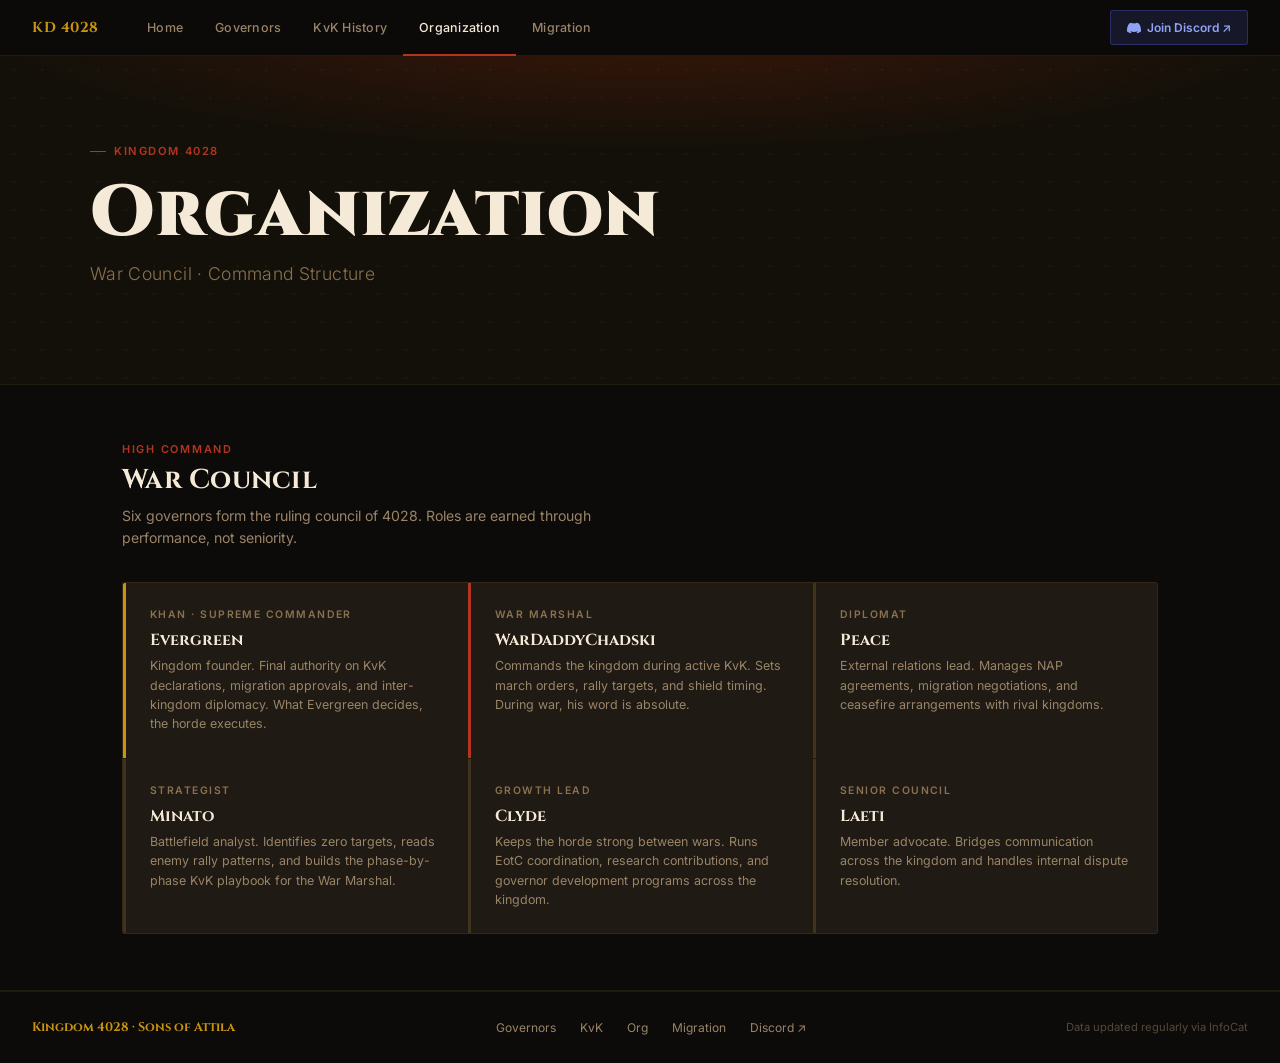
==== org.html @ 5486a618 "Add files via upload" ====
<!DOCTYPE html>
<html lang="en">
<head>
<meta charset="UTF-8">
<meta name="viewport" content="width=device-width, initial-scale=1.0">
<title>Organization — KD 4028</title>
<link rel="stylesheet" href="style.css">
</head>
<body>

<nav class="nav">
  <a href="index.html" class="nav-brand">KD 4028</a>
  <ul class="nav-links" id="navLinks">
    <li><a href="index.html">Home</a></li>
    <li><a href="governors.html">Governors</a></li>
    <li><a href="kvk.html">KvK History</a></li>
    <li><a href="org.html" class="active">Organization</a></li>
    <li><a href="migration.html">Migration</a></li>
  </ul>
  <a href="https://discord.gg/Ym87J2mW3" target="_blank" class="nav-discord">
    <svg width="14" height="14" viewBox="0 0 24 24" fill="currentColor"><path d="M20.317 4.37a19.791 19.791 0 0 0-4.885-1.515.074.074 0 0 0-.079.037c-.21.375-.444.864-.608 1.25a18.27 18.27 0 0 0-5.487 0 12.64 12.64 0 0 0-.617-1.25.077.077 0 0 0-.079-.037A19.736 19.736 0 0 0 3.677 4.37a.07.07 0 0 0-.032.027C.533 9.046-.32 13.58.099 18.057.102 18.078.114 18.1.131 18.11a19.9 19.9 0 0 0 5.993 3.03.078.078 0 0 0 .084-.028 13.99 13.99 0 0 0 1.226-1.994.076.076 0 0 0-.041-.106 13.107 13.107 0 0 1-1.872-.892.077.077 0 0 1-.008-.128 10.2 10.2 0 0 0 .372-.292.074.074 0 0 1 .077-.01c3.928 1.793 8.18 1.793 12.062 0a.074.074 0 0 1 .078.01c.12.098.246.198.373.292a.077.077 0 0 1-.006.127 12.299 12.299 0 0 1-1.873.892.077.077 0 0 0-.041.107c.36.698.772 1.362 1.225 1.993a.076.076 0 0 0 .084.028 19.839 19.839 0 0 0 6.002-3.03.077.077 0 0 0 .032-.054c.5-5.177-.838-9.674-3.549-13.66a.061.061 0 0 0-.031-.03z"/></svg>
    Join Discord ↗
  </a>
  <div class="nav-toggle" id="navToggle"><span></span><span></span><span></span></div>
</nav>

<div class="page">
  <section class="hero">
    <div class="hero-bg"></div>
    <div class="hero-inner">
      <div class="hero-eyebrow">Kingdom 4028</div>
      <h1 class="hero-h1">Organization</h1>
      <p class="hero-sub">War Council · Command Structure</p>
    </div>
  </section>

  <!-- WAR COUNCIL -->
  <section class="section">
    <div class="wrap">
      <div class="section-header">
        <div class="section-label">High Command</div>
        <h2 class="section-title">War Council</h2>
        <p class="section-desc">Six governors form the ruling council of 4028. Roles are earned through performance, not seniority.</p>
      </div>
      <div class="person-grid reveal">

        <div class="person-card" style="border-left-color:var(--gold)">
          <div class="person-role">Khan · Supreme Commander</div>
          <div class="person-name">Evergreen</div>
          <div class="person-bio">Kingdom founder. Final authority on KvK declarations, migration approvals, and inter-kingdom diplomacy. What Evergreen decides, the horde executes.</div>
        </div>

        <div class="person-card" style="border-left-color:var(--ember)">
          <div class="person-role">War Marshal</div>
          <div class="person-name">WarDaddyChadski</div>
          <div class="person-bio">Commands the kingdom during active KvK. Sets march orders, rally targets, and shield timing. During war, his word is absolute.</div>
        </div>

        <div class="person-card">
          <div class="person-role">Diplomat</div>
          <div class="person-name">Peace</div>
          <div class="person-bio">External relations lead. Manages NAP agreements, migration negotiations, and ceasefire arrangements with rival kingdoms.</div>
        </div>

        <div class="person-card">
          <div class="person-role">Strategist</div>
          <div class="person-name">Minato</div>
          <div class="person-bio">Battlefield analyst. Identifies zero targets, reads enemy rally patterns, and builds the phase-by-phase KvK playbook for the War Marshal.</div>
        </div>

        <div class="person-card">
          <div class="person-role">Growth Lead</div>
          <div class="person-name">Clyde</div>
          <div class="person-bio">Keeps the horde strong between wars. Runs EotC coordination, research contributions, and governor development programs across the kingdom.</div>
        </div>

        <div class="person-card">
          <div class="person-role">Senior Council</div>
          <div class="person-name">Laeti</div>
          <div class="person-bio">Member advocate. Bridges communication across the kingdom and handles internal dispute resolution.</div>
        </div>

      </div>
    </div>
  </section>

  <footer>
    <div class="footer-brand">Kingdom 4028 · Sons of Attila</div>
    <ul class="footer-links">
      <li><a href="governors.html">Governors</a></li>
      <li><a href="kvk.html">KvK</a></li>
      <li><a href="org.html">Org</a></li>
      <li><a href="migration.html">Migration</a></li>
      <li><a href="https://discord.gg/Ym87J2mW3" target="_blank">Discord ↗</a></li>
    </ul>
    <div class="footer-note">Data updated regularly via InfoCat</div>
  </footer>
</div>

<script src="main.js"></script>
</body>
</html>
---- style.css ----
/* ═══════════════════════════════════════════════════
   KD 4028 — SONS OF ATTILA
   Shared stylesheet
═══════════════════════════════════════════════════ */

@import url('https://fonts.googleapis.com/css2?family=Inter:wght@300;400;500;600;700&family=Cinzel:wght@600;700;900&display=swap');

/* ── TOKENS ───────────────────────────────────────── */
:root {
  --bg:        #0d0b09;
  --bg2:       #131009;
  --bg3:       #1a1510;
  --surface:   #1f1a13;
  --surface2:  #262017;
  --border:    rgba(180,140,70,0.12);
  --border2:   rgba(180,140,70,0.22);

  --gold:      #c9940f;
  --gold-lt:   #e3ae2e;
  --ember:     #b33520;
  --ember-lt:  #d44228;
  --bone:      #c4a46a;
  --bone-dim:  #8a7250;
  --text:      #e2d0b0;
  --text-dim:  #9a8468;
  --white:     #f5ead8;

  --nav-h:     56px;
  --max-w:     1100px;
  --radius:    3px;

  --ff-ui:     'Inter', system-ui, sans-serif;
  --ff-title:  'Cinzel', serif;
}

/* ── RESET ────────────────────────────────────────── */
*, *::before, *::after { box-sizing: border-box; margin: 0; padding: 0; }
html { scroll-behavior: smooth; -webkit-font-smoothing: antialiased; }
body {
  background: var(--bg);
  color: var(--text);
  font-family: var(--ff-ui);
  font-size: 14px;
  line-height: 1.6;
  min-height: 100vh;
}
a { color: inherit; text-decoration: none; }
img { display: block; max-width: 100%; }

/* ── NAV ──────────────────────────────────────────── */
.nav {
  position: fixed;
  top: 0; left: 0; right: 0;
  height: var(--nav-h);
  z-index: 200;
  background: rgba(13,11,9,0.96);
  backdrop-filter: blur(12px);
  border-bottom: 1px solid var(--border);
  display: flex;
  align-items: center;
  padding: 0 2rem;
  gap: 2rem;
}
.nav-brand {
  font-family: var(--ff-title);
  font-size: 0.9rem;
  font-weight: 700;
  color: var(--gold);
  letter-spacing: 0.04em;
  white-space: nowrap;
  flex-shrink: 0;
}
.nav-links {
  display: flex;
  align-items: center;
  gap: 0;
  list-style: none;
  flex: 1;
}
.nav-links a {
  display: block;
  padding: 0 1rem;
  height: var(--nav-h);
  line-height: var(--nav-h);
  font-size: 0.78rem;
  font-weight: 500;
  color: var(--text-dim);
  letter-spacing: 0.02em;
  transition: color 0.15s;
  border-bottom: 2px solid transparent;
  white-space: nowrap;
}
.nav-links a:hover { color: var(--text); }
.nav-links a.active {
  color: var(--white);
  border-bottom-color: var(--ember);
}
.nav-discord {
  margin-left: auto;
  display: flex;
  align-items: center;
  gap: 0.4rem;
  padding: 0.45rem 1rem;
  background: rgba(88,101,242,0.15);
  border: 1px solid rgba(88,101,242,0.3);
  border-radius: var(--radius);
  font-size: 0.75rem;
  font-weight: 600;
  color: #8fa3f5;
  transition: background 0.15s, border-color 0.15s;
  white-space: nowrap;
  flex-shrink: 0;
}
.nav-discord:hover {
  background: rgba(88,101,242,0.25);
  border-color: rgba(88,101,242,0.5);
  color: #aab8ff;
}
.nav-discord svg { flex-shrink: 0; }

/* Mobile hamburger */
.nav-toggle {
  display: none;
  flex-direction: column;
  gap: 4px;
  padding: 6px;
  cursor: pointer;
  margin-left: auto;
  flex-shrink: 0;
}
.nav-toggle span {
  display: block;
  width: 20px;
  height: 1.5px;
  background: var(--bone-dim);
  transition: background 0.15s;
}
.nav-toggle:hover span { background: var(--bone); }

/* ── PAGE SHELL ───────────────────────────────────── */
.page { padding-top: var(--nav-h); }
.wrap {
  max-width: var(--max-w);
  margin: 0 auto;
  padding: 0 2rem;
}

/* ── HERO ─────────────────────────────────────────── */
.hero {
  position: relative;
  padding: 5rem 2rem 4rem;
  border-bottom: 1px solid var(--border);
  overflow: hidden;
}
.hero-bg {
  position: absolute;
  inset: 0;
  background:
    radial-gradient(ellipse 80% 60% at 50% -10%, rgba(160,40,10,0.28) 0%, transparent 65%),
    var(--bg2);
  z-index: 0;
}
/* Subtle dot grid */
.hero-bg::after {
  content: '';
  position: absolute;
  inset: 0;
  background-image: radial-gradient(circle, rgba(180,140,70,0.07) 1px, transparent 1px);
  background-size: 28px 28px;
}
.hero-inner {
  position: relative;
  z-index: 1;
  max-width: var(--max-w);
  margin: 0 auto;
}
.hero-eyebrow {
  display: inline-flex;
  align-items: center;
  gap: 0.5rem;
  font-size: 0.7rem;
  font-weight: 600;
  letter-spacing: 0.14em;
  text-transform: uppercase;
  color: var(--ember);
  margin-bottom: 1rem;
}
.hero-eyebrow::before {
  content: '';
  display: block;
  width: 16px;
  height: 1px;
  background: var(--ember);
}
.hero-h1 {
  font-family: var(--ff-title);
  font-size: clamp(2.4rem, 6vw, 4.5rem);
  font-weight: 900;
  color: var(--white);
  line-height: 1.05;
  letter-spacing: 0.01em;
  margin-bottom: 0.5rem;
}
.hero-sub {
  font-size: clamp(0.9rem, 2vw, 1.1rem);
  font-weight: 300;
  color: var(--bone-dim);
  margin-bottom: 2rem;
  letter-spacing: 0.02em;
}
.hero-btns {
  display: flex;
  gap: 0.75rem;
  flex-wrap: wrap;
}

/* ── BUTTONS ──────────────────────────────────────── */
.btn {
  display: inline-flex;
  align-items: center;
  gap: 0.4rem;
  padding: 0.6rem 1.25rem;
  font-size: 0.78rem;
  font-weight: 600;
  border-radius: var(--radius);
  transition: all 0.15s;
  cursor: pointer;
  border: none;
  letter-spacing: 0.02em;
}
.btn-gold {
  background: var(--gold);
  color: #0d0b09;
}
.btn-gold:hover { background: var(--gold-lt); }
.btn-ghost {
  background: transparent;
  color: var(--bone);
  border: 1px solid var(--border2);
}
.btn-ghost:hover {
  background: var(--surface);
  color: var(--text);
  border-color: rgba(180,140,70,0.35);
}
.btn-ember {
  background: var(--ember);
  color: #fff;
}
.btn-ember:hover { background: var(--ember-lt); }

/* ── SECTION ──────────────────────────────────────── */
.section {
  padding: 3.5rem 0;
  border-bottom: 1px solid var(--border);
}
.section:last-child { border-bottom: none; }
.section-header { margin-bottom: 2rem; }
.section-label {
  font-size: 0.68rem;
  font-weight: 600;
  letter-spacing: 0.16em;
  text-transform: uppercase;
  color: var(--ember);
  margin-bottom: 0.35rem;
}
.section-title {
  font-family: var(--ff-title);
  font-size: clamp(1.2rem, 2.5vw, 1.7rem);
  font-weight: 700;
  color: var(--white);
  letter-spacing: 0.01em;
  line-height: 1.2;
}
.section-desc {
  margin-top: 0.5rem;
  font-size: 0.88rem;
  color: var(--text-dim);
  max-width: 560px;
}

/* ── STAT CARDS ───────────────────────────────────── */
.stat-grid {
  display: grid;
  grid-template-columns: repeat(auto-fit, minmax(170px, 1fr));
  gap: 1px;
  background: var(--border);
  border: 1px solid var(--border);
  border-radius: var(--radius);
  overflow: hidden;
}
.stat-card {
  background: var(--surface);
  padding: 1.5rem;
}
.stat-card-label {
  font-size: 0.68rem;
  font-weight: 600;
  letter-spacing: 0.12em;
  text-transform: uppercase;
  color: var(--text-dim);
  margin-bottom: 0.4rem;
}
.stat-card-value {
  font-family: var(--ff-title);
  font-size: clamp(1.5rem, 3vw, 2.2rem);
  font-weight: 700;
  color: var(--white);
  line-height: 1;
}
.stat-card-sub {
  font-size: 0.72rem;
  color: var(--text-dim);
  margin-top: 0.3rem;
}

/* ── TABLES ───────────────────────────────────────── */
.table-wrap {
  overflow-x: auto;
  border: 1px solid var(--border);
  border-radius: var(--radius);
}
table {
  width: 100%;
  border-collapse: collapse;
  font-size: 0.82rem;
}
thead th {
  background: var(--surface);
  padding: 0.7rem 1rem;
  text-align: left;
  font-size: 0.65rem;
  font-weight: 600;
  letter-spacing: 0.12em;
  text-transform: uppercase;
  color: var(--text-dim);
  border-bottom: 1px solid var(--border2);
  white-space: nowrap;
  cursor: default;
  user-select: none;
}
thead th.sortable { cursor: pointer; }
thead th.sortable:hover { color: var(--bone); }
thead th .sort-icon { opacity: 0.35; margin-left: 0.3rem; }
thead th.sorted .sort-icon { opacity: 1; color: var(--gold); }
tbody tr {
  border-bottom: 1px solid var(--border);
  transition: background 0.1s;
}
tbody tr:last-child { border-bottom: none; }
tbody tr:hover { background: var(--surface); }
tbody td {
  padding: 0.65rem 1rem;
  vertical-align: middle;
}
.td-rank {
  font-size: 0.7rem;
  color: var(--text-dim);
  font-weight: 600;
  width: 40px;
}
.td-name { font-weight: 600; color: var(--white); }
.td-alliance {
  display: inline-block;
  padding: 0.15em 0.5em;
  font-size: 0.65rem;
  font-weight: 700;
  letter-spacing: 0.06em;
  border-radius: 2px;
  background: rgba(180,140,70,0.1);
  border: 1px solid rgba(180,140,70,0.2);
  color: var(--bone);
}
.td-num { font-variant-numeric: tabular-nums; color: var(--text); }
.td-num.highlight { color: var(--gold-lt); font-weight: 600; }
.td-badge {
  display: inline-flex;
  align-items: center;
  gap: 0.3rem;
  padding: 0.2em 0.6em;
  border-radius: 2px;
  font-size: 0.68rem;
  font-weight: 600;
  letter-spacing: 0.04em;
}
.badge-victory { background: rgba(120,190,80,0.12); color: #7dc86a; border: 1px solid rgba(120,190,80,0.2); }
.badge-defeat  { background: rgba(179,53,32,0.12);  color: #d46050; border: 1px solid rgba(179,53,32,0.2); }
.badge-pending { background: rgba(180,140,70,0.08); color: var(--bone-dim); border: 1px solid var(--border); }

/* ── KVK TABLE ────────────────────────────────────── */
.kvk-table td:first-child { font-weight: 700; color: var(--white); font-family: var(--ff-title); font-size: 0.9rem; }

/* ── INFO CARDS (org / migration) ─────────────────── */
.card-grid {
  display: grid;
  gap: 1px;
  background: var(--border);
  border: 1px solid var(--border);
  border-radius: var(--radius);
  overflow: hidden;
}
.card-grid-2 { grid-template-columns: repeat(2, 1fr); }
.card-grid-3 { grid-template-columns: repeat(3, 1fr); }
.card-grid-4 { grid-template-columns: repeat(4, 1fr); }
.info-card {
  background: var(--surface);
  padding: 1.5rem;
  transition: background 0.15s;
}
.info-card:hover { background: var(--surface2); }
.info-card-label {
  font-size: 0.65rem;
  font-weight: 600;
  letter-spacing: 0.14em;
  text-transform: uppercase;
  color: var(--ember);
  margin-bottom: 0.4rem;
}
.info-card-title {
  font-size: 0.95rem;
  font-weight: 700;
  color: var(--white);
  margin-bottom: 0.4rem;
}
.info-card-body {
  font-size: 0.8rem;
  color: var(--text-dim);
  line-height: 1.55;
}

/* ── PERSON CARD (leadership) ─────────────────────── */
.person-grid {
  display: grid;
  grid-template-columns: repeat(auto-fill, minmax(260px, 1fr));
  gap: 1px;
  background: var(--border);
  border: 1px solid var(--border);
  border-radius: var(--radius);
  overflow: hidden;
}
.person-card {
  background: var(--surface);
  padding: 1.5rem;
  position: relative;
  border-left: 3px solid var(--border2);
  transition: border-color 0.2s, background 0.15s;
}
.person-card:hover { background: var(--surface2); border-left-color: var(--ember); }
.person-role {
  font-size: 0.65rem;
  font-weight: 600;
  letter-spacing: 0.14em;
  text-transform: uppercase;
  color: var(--bone-dim);
  margin-bottom: 0.3rem;
}
.person-name {
  font-family: var(--ff-title);
  font-size: 1rem;
  font-weight: 700;
  color: var(--white);
  margin-bottom: 0.15rem;
}
.person-alliance {
  display: inline-block;
  margin-bottom: 0.75rem;
}
.person-bio {
  font-size: 0.78rem;
  color: var(--text-dim);
  line-height: 1.55;
}

/* ── ALLIANCE CARD (alliances page) ───────────────── */
.alliance-header-card {
  background: var(--surface);
  border: 1px solid var(--border);
  border-radius: var(--radius);
  padding: 2rem;
  margin-bottom: 2rem;
  display: flex;
  align-items: flex-start;
  gap: 2rem;
}
.alliance-tag-large {
  font-family: var(--ff-title);
  font-size: 2.5rem;
  font-weight: 900;
  color: var(--gold-lt);
  line-height: 1;
  min-width: 100px;
  text-align: center;
}
.alliance-info { flex: 1; }
.alliance-name-full {
  font-family: var(--ff-title);
  font-size: 1.3rem;
  font-weight: 700;
  color: var(--white);
  margin-bottom: 0.25rem;
}
.alliance-role-line {
  font-size: 0.75rem;
  color: var(--text-dim);
  margin-bottom: 0.75rem;
}
.alliance-stats-row {
  display: flex;
  gap: 2rem;
  flex-wrap: wrap;
}
.alli-stat-val {
  font-family: var(--ff-title);
  font-size: 1rem;
  font-weight: 700;
  color: var(--gold-lt);
}
.alli-stat-lbl {
  font-size: 0.62rem;
  font-weight: 600;
  letter-spacing: 0.1em;
  text-transform: uppercase;
  color: var(--text-dim);
}

/* ── TABS ─────────────────────────────────────────── */
.tabs {
  display: flex;
  border-bottom: 1px solid var(--border2);
  margin-bottom: 2rem;
  overflow-x: auto;
}
.tab {
  padding: 0.65rem 1.25rem;
  font-size: 0.78rem;
  font-weight: 600;
  color: var(--text-dim);
  cursor: pointer;
  border-bottom: 2px solid transparent;
  margin-bottom: -1px;
  transition: color 0.15s;
  white-space: nowrap;
  letter-spacing: 0.02em;
}
.tab:hover { color: var(--text); }
.tab.active { color: var(--white); border-bottom-color: var(--ember); }

/* ── INLINE BADGE (alliance name in nav/cards) ────── */
.alliance-pill {
  display: inline-block;
  padding: 0.12em 0.5em;
  font-size: 0.65rem;
  font-weight: 700;
  letter-spacing: 0.06em;
  border-radius: 2px;
  background: rgba(180,140,70,0.1);
  border: 1px solid rgba(180,140,70,0.2);
  color: var(--bone);
}

/* ── PARTNERS ─────────────────────────────────────── */
.partner-card {
  display: flex;
  align-items: center;
  gap: 1rem;
  padding: 1.5rem;
  background: var(--surface);
  border: 1px solid var(--border);
  border-radius: var(--radius);
  transition: border-color 0.15s;
}
.partner-card:hover { border-color: var(--border2); }
.partner-logo {
  width: 40px;
  height: 40px;
  background: var(--surface2);
  border-radius: var(--radius);
  border: 1px solid var(--border2);
  display: flex;
  align-items: center;
  justify-content: center;
  flex-shrink: 0;
  font-family: var(--ff-title);
  font-size: 0.7rem;
  font-weight: 700;
  color: var(--gold);
}
.partner-name { font-weight: 700; color: var(--white); font-size: 0.88rem; }
.partner-desc { font-size: 0.75rem; color: var(--text-dim); margin-top: 0.15rem; }
.partner-link {
  margin-left: auto;
  font-size: 0.72rem;
  color: var(--gold);
  display: flex;
  align-items: center;
  gap: 0.25rem;
  flex-shrink: 0;
}
.partner-link:hover { color: var(--gold-lt); }

/* ── CTA BAND ─────────────────────────────────────── */
.cta-band {
  background: var(--bg2);
  border: 1px solid var(--border);
  border-radius: var(--radius);
  padding: 3rem 2rem;
  text-align: center;
  margin: 3rem 0;
}
.cta-band h2 {
  font-family: var(--ff-title);
  font-size: clamp(1.3rem, 3vw, 1.9rem);
  font-weight: 700;
  color: var(--white);
  margin-bottom: 0.6rem;
}
.cta-band p {
  font-size: 0.88rem;
  color: var(--text-dim);
  max-width: 480px;
  margin: 0 auto 1.5rem;
}
.cta-perks {
  display: flex;
  gap: 1.5rem;
  justify-content: center;
  flex-wrap: wrap;
  margin-bottom: 1.5rem;
}
.cta-perk {
  font-size: 0.78rem;
  color: var(--bone-dim);
  display: flex;
  align-items: center;
  gap: 0.4rem;
}

/* ── FOOTER ───────────────────────────────────────── */
footer {
  border-top: 1px solid var(--border);
  padding: 1.5rem 2rem;
  display: flex;
  align-items: center;
  justify-content: space-between;
  gap: 1rem;
  flex-wrap: wrap;
}
.footer-brand {
  font-family: var(--ff-title);
  font-size: 0.78rem;
  font-weight: 700;
  color: var(--gold);
}
.footer-links {
  display: flex;
  gap: 1.5rem;
  list-style: none;
}
.footer-links a {
  font-size: 0.75rem;
  color: var(--text-dim);
  transition: color 0.15s;
}
.footer-links a:hover { color: var(--text); }
.footer-note {
  font-size: 0.7rem;
  color: var(--text-dim);
  opacity: 0.5;
}

/* ── SCROLL FADE ──────────────────────────────────── */
.reveal {
  opacity: 0;
  transform: translateY(16px);
  transition: opacity 0.5s ease, transform 0.5s ease;
}
.reveal.visible { opacity: 1; transform: none; }

/* ── RESPONSIVE ───────────────────────────────────── */
@media (max-width: 768px) {
  .nav-links { display: none; }
  .nav-links.open { display: flex; flex-direction: column; position: fixed; top: var(--nav-h); left: 0; right: 0; background: rgba(13,11,9,0.98); border-bottom: 1px solid var(--border); padding: 1rem 0; }
  .nav-links.open a { height: auto; line-height: 1; padding: 0.75rem 2rem; }
  .nav-toggle { display: flex; }
  .card-grid-2, .card-grid-3, .card-grid-4 { grid-template-columns: 1fr; }
  .alliance-header-card { flex-direction: column; gap: 1rem; }
  .cta-perks { flex-direction: column; align-items: center; }
  footer { flex-direction: column; text-align: center; }
}
@media (max-width: 560px) {
  .wrap { padding: 0 1rem; }
  .hero { padding: 3.5rem 1rem 3rem; }
}
@media (prefers-reduced-motion: reduce) {
  .reveal { opacity: 1; transform: none; }
}
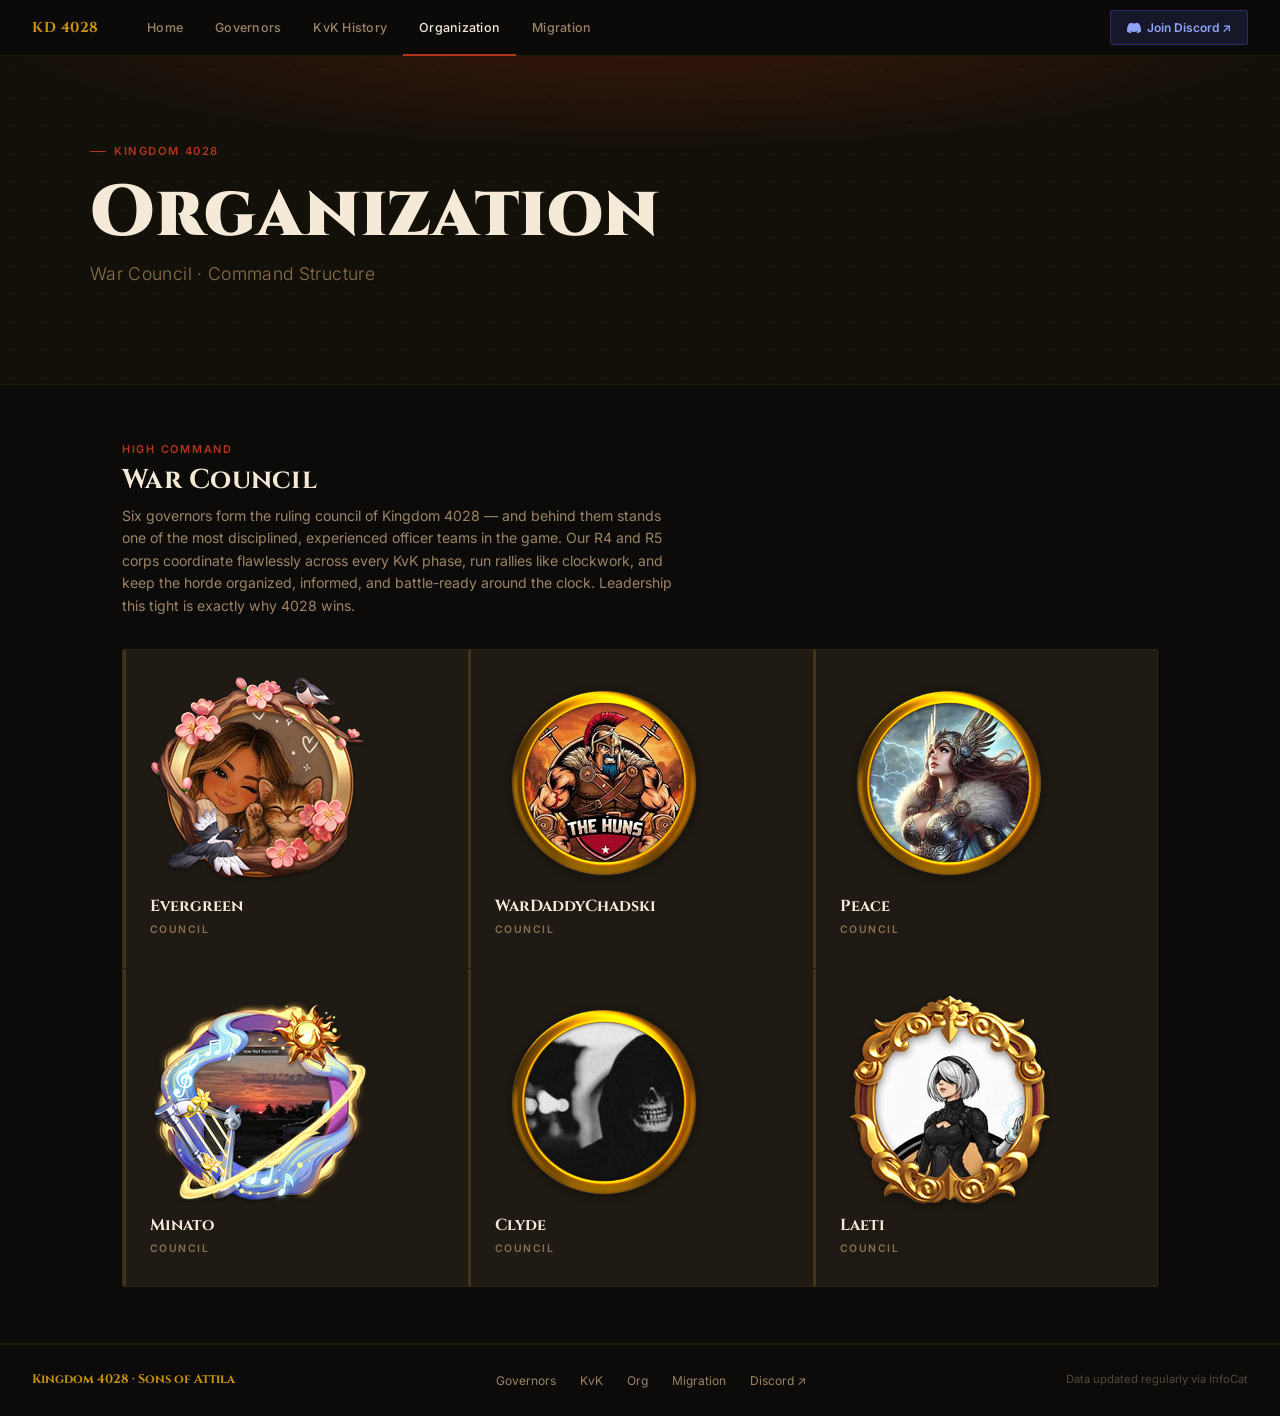
==== commit e91ef221: "Add files via upload" ====
--- a/org.html
+++ b/org.html
@@ -40,44 +40,44 @@
       <div class="section-header">
         <div class="section-label">High Command</div>
         <h2 class="section-title">War Council</h2>
-        <p class="section-desc">Six governors form the ruling council of 4028. Roles are earned through performance, not seniority.</p>
+        <p class="section-desc">Six governors form the ruling council of Kingdom 4028 — and behind them stands one of the most disciplined, experienced officer teams in the game. Our R4 and R5 corps coordinate flawlessly across every KvK phase, run rallies like clockwork, and keep the horde organized, informed, and battle-ready around the clock. Leadership this tight is exactly why 4028 wins.</p>
       </div>
       <div class="person-grid reveal">
 
-        <div class="person-card" style="border-left-color:var(--gold)">
-          <div class="person-role">Khan · Supreme Commander</div>
+        <div class="person-card with-photo">
+          <img class="person-photo" src="img/evergreen_pfp.webp" alt="Evergreen">
           <div class="person-name">Evergreen</div>
-          <div class="person-bio">Kingdom founder. Final authority on KvK declarations, migration approvals, and inter-kingdom diplomacy. What Evergreen decides, the horde executes.</div>
+          <div class="person-role">Council</div>
         </div>
 
-        <div class="person-card" style="border-left-color:var(--ember)">
-          <div class="person-role">War Marshal</div>
+        <div class="person-card with-photo">
+          <img class="person-photo" src="img/wardaddychadski.webp" alt="WarDaddyChadski">
           <div class="person-name">WarDaddyChadski</div>
-          <div class="person-bio">Commands the kingdom during active KvK. Sets march orders, rally targets, and shield timing. During war, his word is absolute.</div>
+          <div class="person-role">Council</div>
         </div>
 
-        <div class="person-card">
-          <div class="person-role">Diplomat</div>
+        <div class="person-card with-photo">
+          <img class="person-photo" src="img/peace.webp" alt="Peace">
           <div class="person-name">Peace</div>
-          <div class="person-bio">External relations lead. Manages NAP agreements, migration negotiations, and ceasefire arrangements with rival kingdoms.</div>
+          <div class="person-role">Council</div>
         </div>
 
-        <div class="person-card">
-          <div class="person-role">Strategist</div>
+        <div class="person-card with-photo">
+          <img class="person-photo" src="img/minato.webp" alt="Minato">
           <div class="person-name">Minato</div>
-          <div class="person-bio">Battlefield analyst. Identifies zero targets, reads enemy rally patterns, and builds the phase-by-phase KvK playbook for the War Marshal.</div>
+          <div class="person-role">Council</div>
         </div>
 
-        <div class="person-card">
-          <div class="person-role">Growth Lead</div>
+        <div class="person-card with-photo">
+          <img class="person-photo" src="img/clyde.webp" alt="Clyde">
           <div class="person-name">Clyde</div>
-          <div class="person-bio">Keeps the horde strong between wars. Runs EotC coordination, research contributions, and governor development programs across the kingdom.</div>
+          <div class="person-role">Council</div>
         </div>
 
-        <div class="person-card">
-          <div class="person-role">Senior Council</div>
+        <div class="person-card with-photo">
+          <img class="person-photo" src="img/laeti.webp" alt="Laeti">
           <div class="person-name">Laeti</div>
-          <div class="person-bio">Member advocate. Bridges communication across the kingdom and handles internal dispute resolution.</div>
+          <div class="person-role">Council</div>
         </div>
 
       </div>
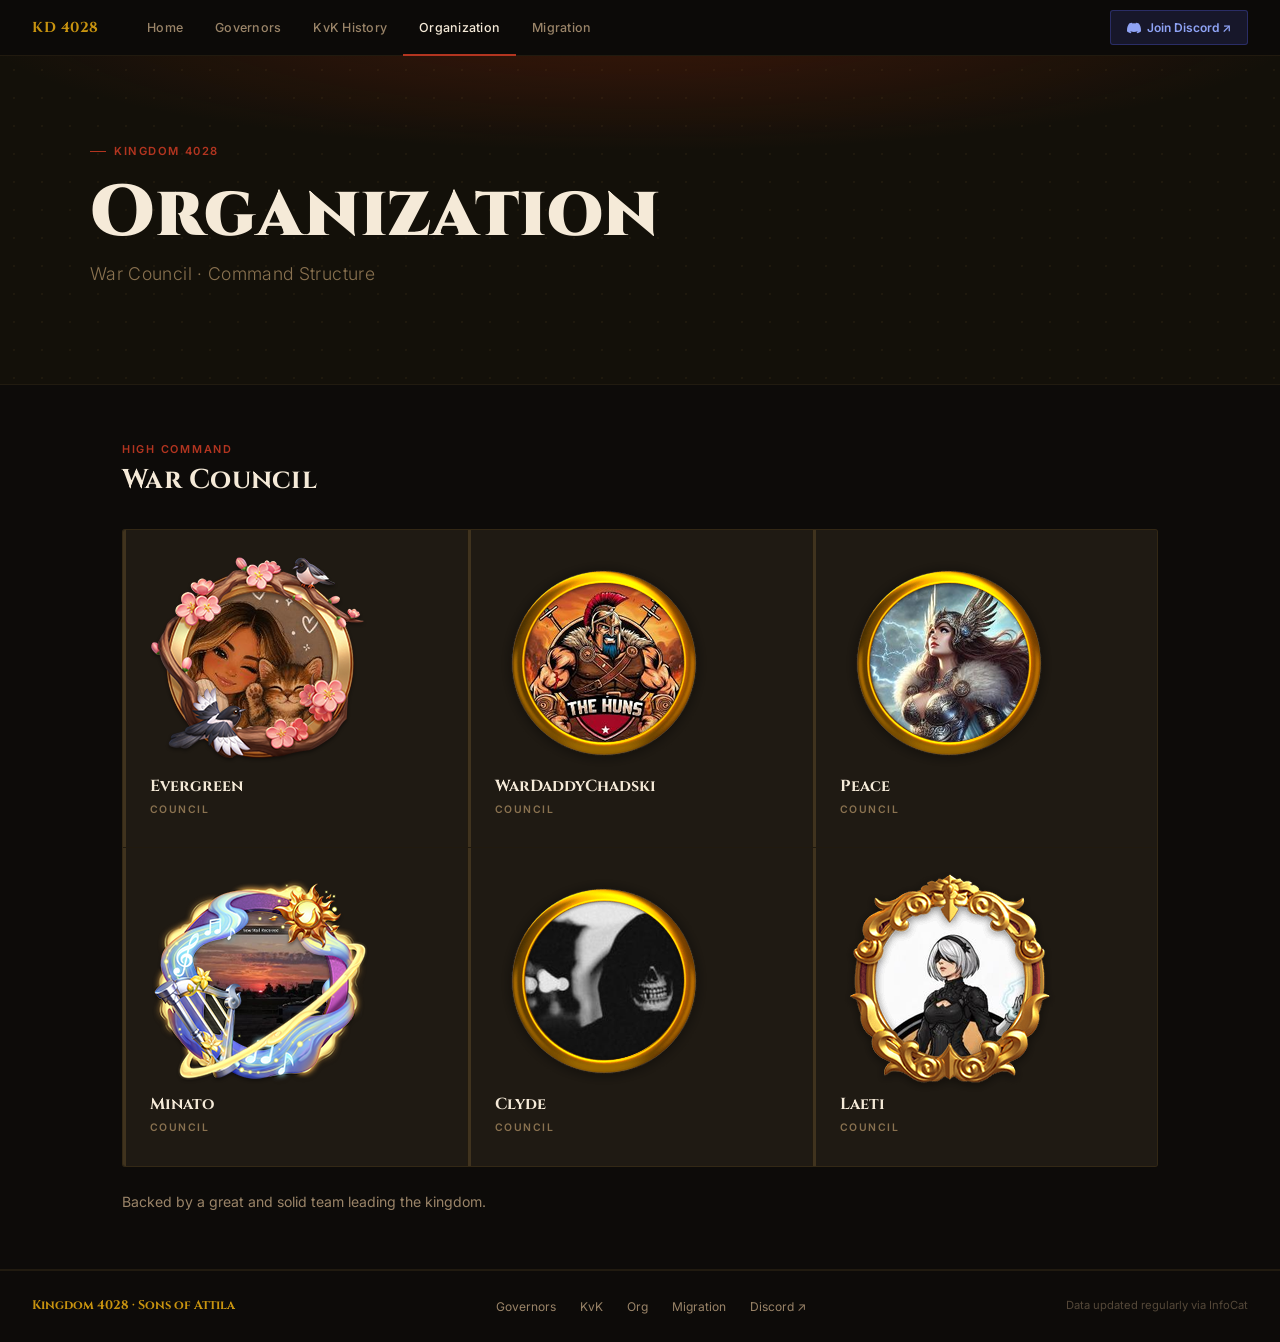
==== commit d51bd137: "Add files via upload" ====
--- a/org.html
+++ b/org.html
@@ -40,7 +40,6 @@
       <div class="section-header">
         <div class="section-label">High Command</div>
         <h2 class="section-title">War Council</h2>
-        <p class="section-desc">Six governors form the ruling council of Kingdom 4028 — and behind them stands one of the most disciplined, experienced officer teams in the game. Our R4 and R5 corps coordinate flawlessly across every KvK phase, run rallies like clockwork, and keep the horde organized, informed, and battle-ready around the clock. Leadership this tight is exactly why 4028 wins.</p>
       </div>
       <div class="person-grid reveal">
 
@@ -81,6 +80,7 @@
         </div>
 
       </div>
+      <p class="section-desc" style="margin-top:1.5rem;max-width:none">Backed by a great and solid team leading the kingdom.</p>
     </div>
   </section>
 
